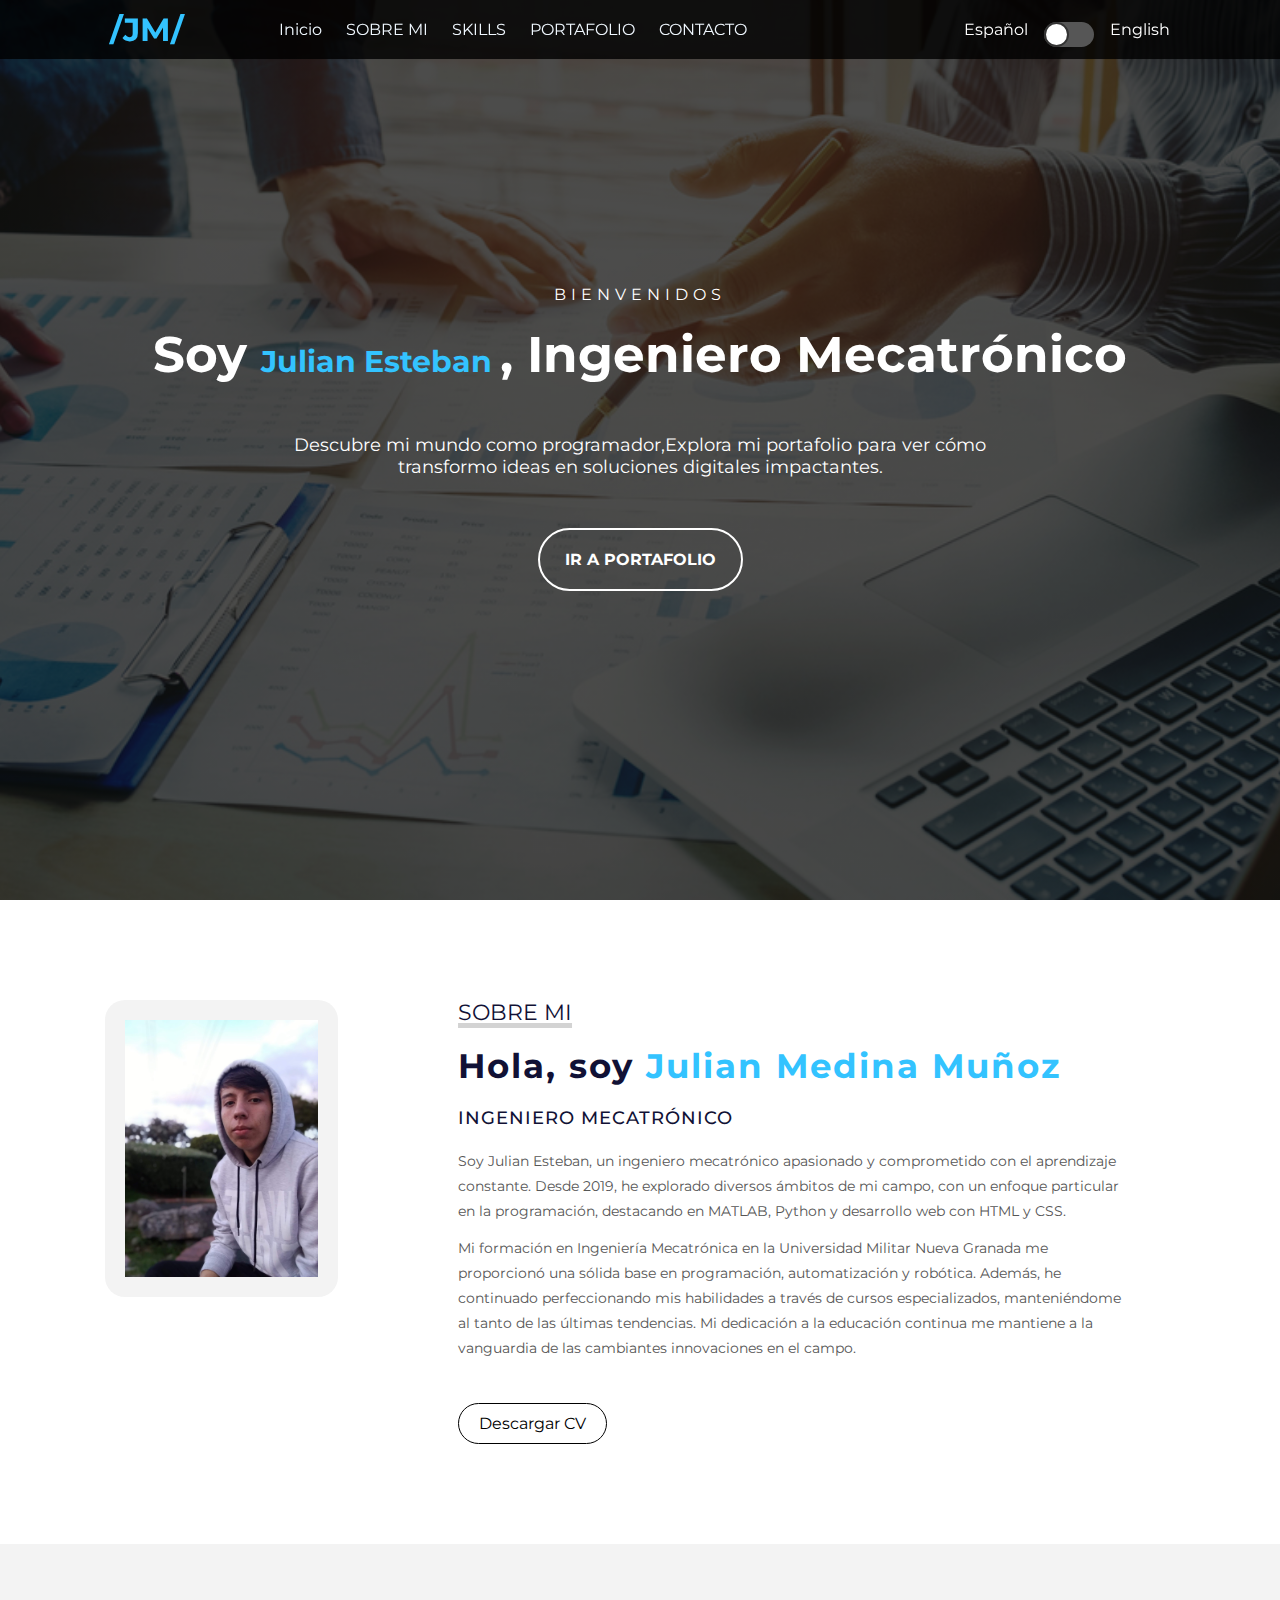
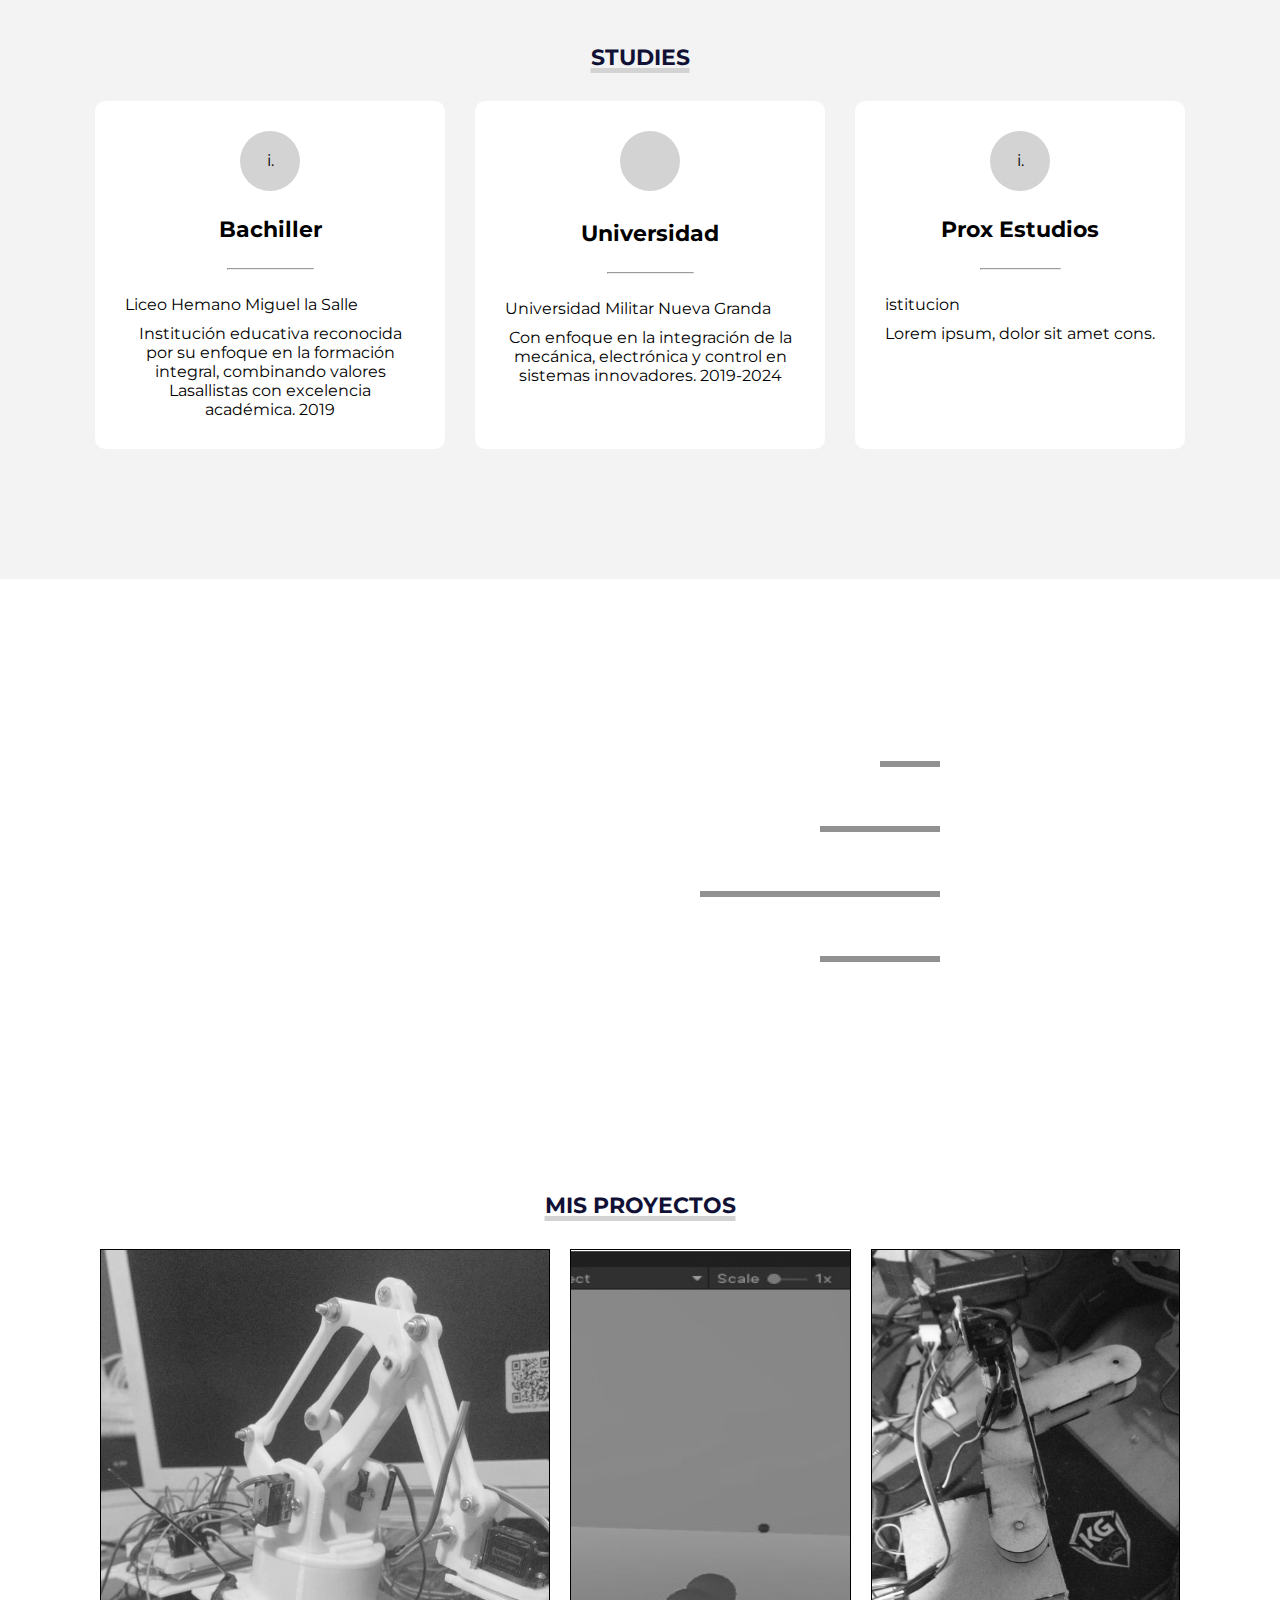
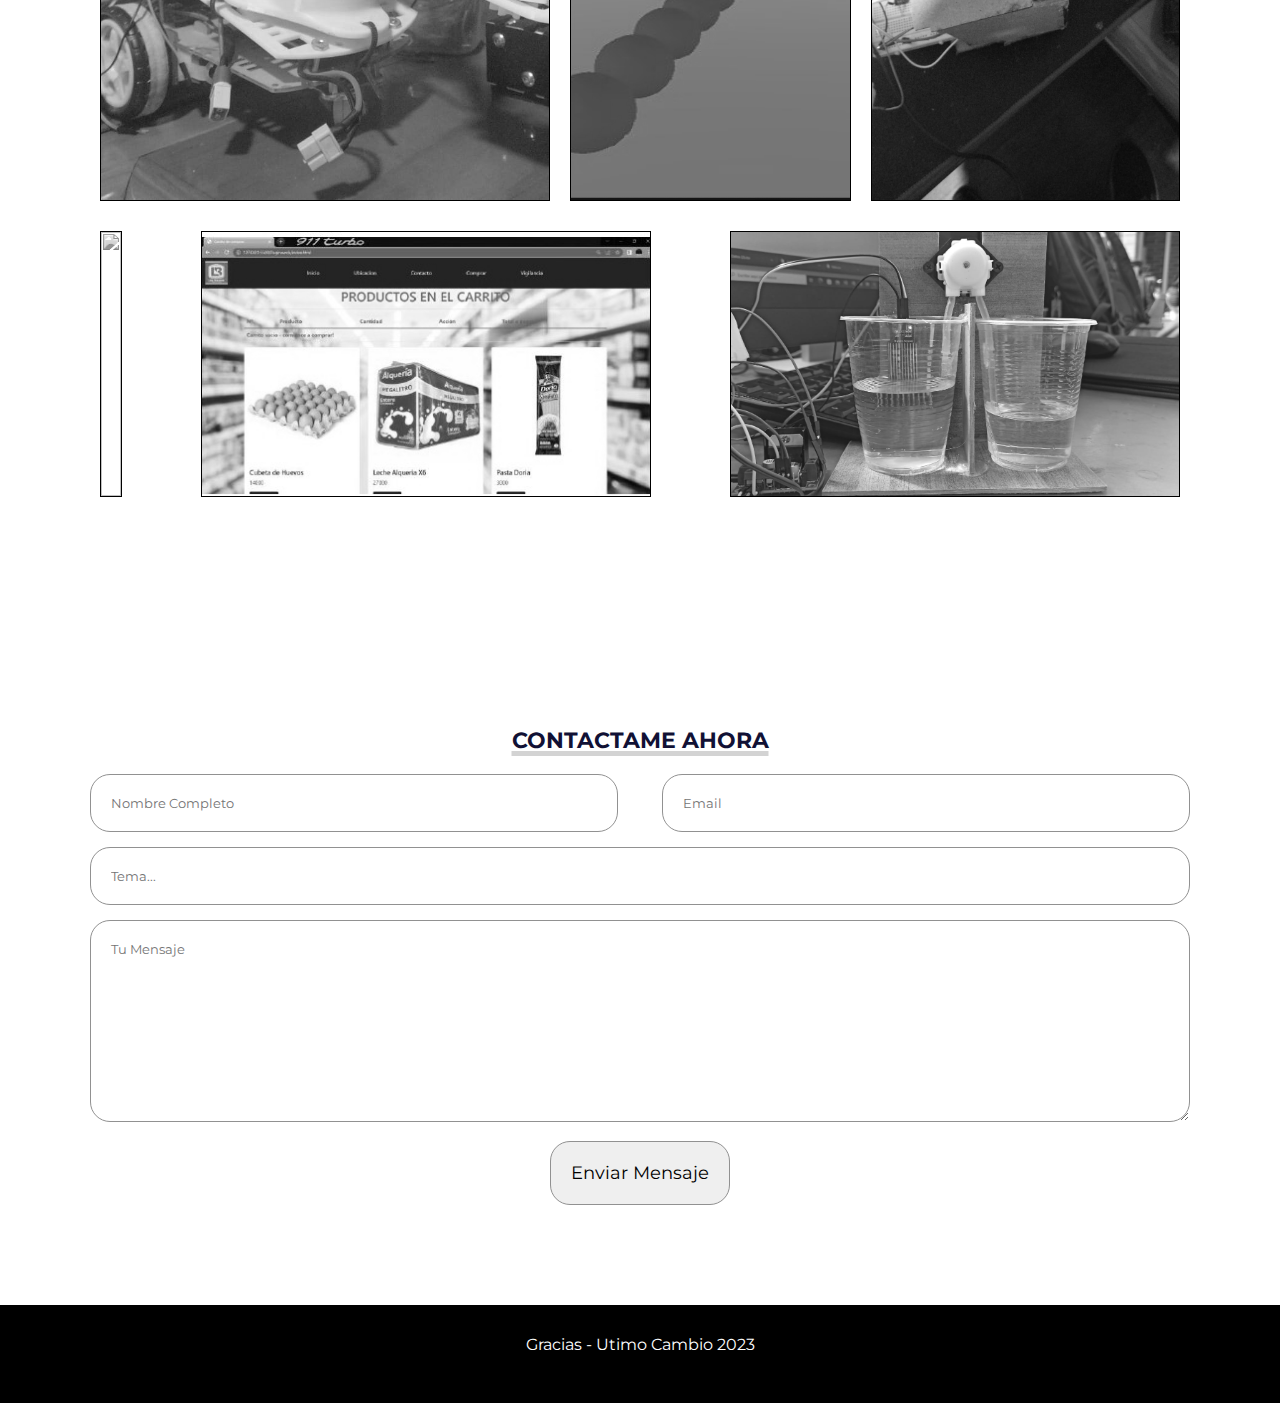
==== index.html @ 458ca6af "Add files via upload" ====
<!DOCTYPE html>
<html lang="es">
<head>
    <meta charset="UTF-8">
    <meta http-equiv="X-UA-Compatible" content="IE=edge">
    <meta name="viewport" content="width=device-width, initial-scale=1.0", user-scalable="no">
    <link rel="stylesheet" href="https://cdnjs.cloudflare.com/ajax/libs/font-awesome/6.4.2/css/all.min.css" 
    integrity="sha512-z3gLpd7yknf1YoNbCzqRKc4qyor8gaKU1qmn+CShxbuBusANI9QpRohGBreCFkKxLhei6S9CQXFEbbKuqLg0DA==" 
    crossorigin="anonymous" referrerpolicy="no-referrer" 
    />
    <link rel="stylesheet" href="estilo.css">
    <title>Portafolio</title>
</head>

<body>

    <!-- Seccion Inicio-->
    <section id="inicio">
        <div class="contenido">
            <header>
                <div class="contenido-header">
                    <h1>/JM/</h1>
                    <nav id="nav" class="">
                        <ul id="links">
                            <li><a href="#inicio" class="seleccionado">Inicio</a></li>
                            <li><a href="#sobremi">SOBRE MI</a></li>
                            <li><a href="#skills">SKILLS</a></li>
                            <li><a href="#portafolio">PORTAFOLIO</a></li>
                            <li><a href="#contacto">CONTACTO</a></li>
                        </ul>
                    </nav>

                    <!-- Iconos del menu responsive -->
                    <div id="icono-nav" onclick="responsiveMenu()">
                        <i class="fa-solid fa-bars"></i>
                    </div>

                    <!-- Iconos redes sociales-->
                    <div class="redes">
                        <a href="#"><i class="fa-brands fa-facebook"></i></a>
                        <a href="#"><i class="fa-brands fa-linkedin-in"></i></a>
                        <a href="#"><i class="fa-brands fa-instagram"></i></a>
                    </div>
                    <div>
                        <span class="es"> Español</span>
                        <input type="checkbox" class="check" >
                        <span class="en">English</span>
                    </div>
                </div>
            </header>
            <div class="presentacion">
                <p class="bienvenida">Bienvenidos</p>
                <h2>Soy <span>Julian Esteban </span>, Ingeniero Mecatrónico</h2>
                <p class="descripcion">Descubre mi mundo como programador,Explora mi portafolio para ver cómo transformo ideas en soluciones digitales impactantes.</p>
                <a href="#portafolio">Ir a Portafolio</a>
            </div>
        </div>
    </section>
    <!-- Seccion sobre mi-->
    <section id="sobremi">
        <div class="contenedor-foto">
            <img src="fotos/foto .jpg" alt="">
        </div>
        <div class="sobremi">
            <p class="titulo-seccion">Sobre Mi</p>
            <h2>Hola, soy <span> Julian Medina Muñoz</span></h2>
            <h3>Ingeniero Mecatrónico</h3>
            <p>Soy Julian Esteban, un ingeniero mecatrónico apasionado y comprometido con el aprendizaje constante. Desde 2019, he explorado diversos ámbitos de mi campo, con un enfoque particular en la programación, destacando en MATLAB, Python y desarrollo web con HTML y CSS.</p>
            <p>Mi formación en Ingeniería Mecatrónica en la Universidad Militar Nueva Granada me proporcionó una sólida base en programación, automatización y robótica. Además, he continuado perfeccionando mis habilidades a través de cursos especializados, manteniéndome al tanto de las últimas tendencias. Mi dedicación a la educación continua me mantiene a la vanguardia de las cambiantes innovaciones en el campo.</p>
            <a href="#">Descargar CV</a>
        </div>
    </section>
    <!-- Educacion -->
    <section id="educacion">
        <h3 class="tituloseccion">Studies</h3>
        <div class="fila">
            <div class="colegio">
                <span class="icono">i.<i class="fa-solid fa-school"></i></span>
                <h4>Bachiller </h4>
                <hr>
                <ul class="tag">
                    <li>Liceo Hemano Miguel la Salle</li>
                </ul>
                <p>Institución educativa reconocida por su enfoque en la formación integral, combinando valores Lasallistas con excelencia académica. 2019 </p>
            </div>
            <div class="colegio">
                <span class="icono"><i class="fa-solid fa-building-columns"></i></i></span>
                <h4>Universidad </h4>
                <hr>
                <ul class="tag">
                    <li>Universidad Militar Nueva Granda</li>
                </ul>
                <p> Con enfoque en la integración de la mecánica, electrónica y control en sistemas innovadores. 2019-2024</p>
            </div>
            <div class="colegio">
                <span class="icono">i.<i class="fa-solid fa-school"></i></span>
                <h4>Prox Estudios </h4>
                <hr>
                <ul class="tag">
                    <li> istitucion </li>
                </ul>
                <p>Lorem ipsum, dolor sit amet cons.</p>
            </div>
        </div>
    </section>
    <!-- Seccion skills-->
    <div class="contenedor-skills"id="skills">
            <h3>HABILIDADES</h3>
            <div class="skill">
                <div class="info">
                    <p><span class="lista"></span>Html & Css</p>
                    <span class="porcentaje">90%</span>
                </div>

                <div class="barra">
                    <div id="html" class="barra-progreso1"></div>
                </div>
            </div>

            <div class="skill">
                <div class="info">
                    <p><span class="lista"></span>Python</p>
                    <span class="porcentaje">80%</span>
                </div>
                <div class="barra">
                    <div id="py" class="barra-progreso2"></div>
                </div>
            </div>

            <div class="skill">
                <div class="info">
                    <p><span class="lista"></span>Bases de Datos</p>
                    <span class="porcentaje">60%</span>
                </div>
                <div class="barra">
                    <div id="bd" class="barra-progreso3"></div>
                </div>
            </div>

            <div class="skill">
                <div class="info">
                    <p><span class="lista"></span>MATLAB</p>
                    <span class="porcentaje">80%</span>
                </div>
                <div class="barra">
                    <div id="mt" class="barra-progreso4"></div>
                </div>
            </div>

    </div>
    <!-- Seccion portafolio-->
    <section id="portafolio">
        <h4 class="titulo-seccion">MIS PROYECTOS</h4>
        <div class="fila">
            <div class="proyecto">
                <div class="overlay"></div>
                <img src="fotos/Proyecto12.jpg" alt="">
                <div class="info">
                    <h4>Planeacion de trayectorias Robot Mobil</h4>
                    <p>Mi proyecto incluyó el diseño y montaje de un sistema de planificación de trayectorias basado en inteligencia artificial. Esto permitió la detección y agarre eficiente de objetos, demostrando mi habilidad para fusionar ingeniería y programación en soluciones robóticas innovadoras </p>
                </div>
            </div>

            <div class="proyecto">
                <div class="overlay"></div>
                <img src="fotos/proyecto11.jpg" alt="">
                <div class="info">
                    <h4>Creacion de Videojuego con implementacion de sensor MPU</h4>
                    <p>Desarrollé un videojuego que integra un sensor MPU mediante filtros inteligentes. Esta combinación demuestra mi habilidad para fusionar entretenimiento interactivo y tecnología de sensores de manera creativa.</p>
                </div>
            </div>

            <div class="proyecto">
                <div class="overlay"></div>
                <img src="fotos/proyecto13.jpg" alt="">
                <div class="info">
                    <h4>Control de pocision Robot 2DOF</h4>
                    <p>Mi proyecto logró el control preciso de un robot de 2 grados de libertad mediante un microcontrolador. Demostré la habilidad de crear soluciones efectivas para la automatización de movimientos, resaltando mi destreza en robótica y programación.</p>
                </div>
            </div>
        </div>

        <div class="fila">
            <div class="proyecto">
                <div class="overlay"></div>
                <img src="fotos/proyecto10.jpg" alt="">
                <div class="info">
                    <h4>Creacion Banda transportadora para negocio con sensores RFID</h4>
                    <p>Desarrollé un prototipo de banda transportadora que emula un sistema de tienda, integrando sensores RFID para la detección de productos. Este proyecto destaca mi capacidad para diseñar soluciones realistas y tecnológicamente avanzadas para la automatización y seguimiento de inventario.</p>
                </div>
            </div>

            <div class="proyecto">
                <div class="overlay"></div>
                <img src="fotos/proyecto15.jpg " alt="">
                <div class="info">
                    <h4>Pagina web E-commerce</h4>
                    <p>Diseñé una página web completa utilizando HTML y CSS, centrada en optimizar el proceso de compra para una tienda en línea. Implementé un carrito de compra funcional para brindar una experiencia de usuario fluida y eficiente, demostrando mi habilidad para crear soluciones web intuitivas y orientadas a la conversión. </p>
                </div>
            </div>

            <div class="proyecto">
                <div class="overlay"></div>
                <img src="fotos/proyecto14.jpg" alt="">
                <div class="info">
                    <h4>Control de nive con bomba peristaltica</h4>
                    <p> </p>
                </div>
            </div>
        </div>
    </section>
    <!-- Contacto-->
    <section id="contacto">
        <h5 class="titulo-seccion">Contactame Ahora</h5>
        <div class="contenedor-form">
            <form action="">
                <div class="fila mitad">
                    <input type="text" placeholder="Nombre Completo" class="input-mitad">
                    <input type="text" placeholder="Email" class="input-mitad">
                </div>
                <div class="fila">
                    <input type="text" placeholder="Tema..." class="input-full">
                </div>
                <div class="fila">
                    <textarea name="" id="" cols="30" rows="10" placeholder="Tu Mensaje" class="input-full"></textarea>
                </div>
                <input type="submit" value="Enviar Mensaje" class="btn-enviar">
            </form>
        </div>
    </section>

    <!-- Pie de pagina-->
    <footer>
        <p>Gracias - Utimo Cambio 2023</p>
        <div class="redes">
            <a href="#"><i class="fa-brands fa-facebook"></i></a>
            <a href="#"><i class="fa-brands fa-linkedin-in"></i></a>
            <a href="#"><i class="fa-brands fa-instagram"></i></a>
        </div>
    </footer>

    <script src="script.js"></script>
</body>
</html>
---- estilo.css ----
/* Agragamos la fuente */
@import url('https://fonts.googleapis.com/css2?family=Montserrat:wght@200;400;600&display=swap');

* {
    margin: 0;
    padding: 0;
    box-sizing: border-box;
    font-family: 'Montserrat';
}

html {
    scroll-behavior: smooth;
}



#inicio {
    background: linear-gradient(rgba(0, 0, 0, .7), rgba(0, 0, 0, .7)), url("fotos/Foto-Inicio.jpg");
    background-size: cover;
    background-position: center center;
    height: 100vh;
}

#inicio .contenido header {
    background-color: rgba(0, 0, 0, .8);
    position: fixed;
    width: 100%;
    z-index: 100;
    top: 0;
}

#inicio .contenido header .contenido-header {
    max-width: 1100px;
    margin: auto;
    display: flex;
    justify-content: space-between;
    align-items: center;
    padding: 10px 20px;
}

#inicio .contenido header .contenido-header h1 {
    text-align: center;
    color: #33C3FF;
}

#inicio .contenido header .contenido-header nav ul {
    list-style: none;
    display: flex;
    align-items: center;

}

#inicio .contenido header .contenido-header nav ul li a {
    text-decoration: none;
    color: aliceblue;
    margin: 0 12px;
    font-weight: 400;
    transition: .5s;
}

#inicio .contenido header .contenido-header nav ul a:hover {
    color: #33C3FF;
}

#inicio .contenido header .contenido-header .redes a {
    text-decoration: none;
    color: #fff;
    display: inline-block;
    margin-left: 10px;
    transition: .5s;
}

#inicio .contenido header .contenido-header .redes a:hover {
    color: #33C3FF;
}

#inicio .contenido header .contenido-header .es {
    color: #ffff;
}

#inicio .contenido header .contenido-header .en {
    color: #fff;
}

#inicio .contenido header .contenido-header .check {
    position: relative;
    width: 50px;
    margin: 0 12px;
    align-items: center;
}

#inicio .contenido header .contenido-header .check:before {
    content: '';
    position: absolute;
    width: 50px;
    height: 25px;
    background: #565656;
    border-radius: 25px;
}

#inicio .contenido header .contenido-header .check:after {
    content: '';
    position: absolute;
    width: 25px;
    height: 25px;
    background: #fff;
    border-radius: 25px;
    transition: 0.5s;
    border: 2px solid #333;
    box-sizing: border-box;
}

#inicio .contenido header .contenido-header .check:checked::after {
    left: 25px;
    border: 2px solid #33C3FF;
}

#inicio .contenido header .contenido-header .check:checked::before {
    background: #33C3FF;
}


#inicio .contenido .presentacion {
    max-width: 1100px;
    height: 100vh;
    margin: auto;
    color: #fff;
    display: flex;
    flex-direction: column;
    align-items: center;
    justify-content: center;
}

#inicio .contenido .presentacion .bienvenida {
    font-size: 16px;
    margin-bottom: 20px;
    text-transform: uppercase;
    letter-spacing: 5px;
}

#inicio .contenido .presentacion h2 {
    font-size: 50px;
    margin-bottom: 24px;
    text-align: center;
}

#inicio .contenido .presentacion h2 span {
    font-size: 30px;
    color: #33C3FF;
}

#inicio .contenido .presentacion .descripcion {
    max-width: 700px;
    margin: 25px auto;
    font-size: 18px;
    text-align: center;
}

#inicio .contenido .presentacion a {
    text-decoration: none;
    display: inline-block;
    margin: 25px;
    padding: 20px 25px;
    border: 2px solid #fff;
    border-radius: 50px;
    color: #fff;
    font-weight: bold;
    text-transform: uppercase;
    transition: .5s;
}

#inicio .contenido .presentacion a:hover {
    background-color: #33C3FF;
}

#icono-nav {
    color: #fff;
    display: none;
}

/* Sobre mi */

#sobremi {
    max-width: 1100px;
    margin: auto;
    padding: 100px 15px;
    color: #111135;
    display: flex;
}

#sobremi .contenedor-foto {
    max-width: 500px;
    margin-right: 80px;
}

#sobremi .contenedor-foto img {
    padding: 20px;
    width: 100%;
    border-radius: 20px;
    background-color: #f3f3f3;
}

#sobremi .sobremi {
    margin: 0 40px;
}

#sobremi .sobremi .titulo-seccion {
    font-size: 22px;
    text-transform: uppercase;
    color: #111135;
    text-decoration: underline;
    text-decoration-color: #d3d3d3;
    text-decoration-thickness: 5px;
}

#sobremi .sobremi h2 {
    font-size: 34px;
    font-weight: bold;
    margin: 20px 0;
    letter-spacing: 2px;
}

#sobremi .sobremi h2 span {
    color: #33C3FF;
}

#sobremi .sobremi h3 {
    font-size: 18px;
    font-weight: 500;
    text-transform: uppercase;
    margin-bottom: 20px;
    letter-spacing: 1px;
}

#sobremi .sobremi p {
    font-size: 14px;
    line-height: 25px;
    color: #565656;
    margin-bottom: 12px;
}

#sobremi .sobremi a {
    display: inline-block;
    text-decoration: none;
    color: #000;
    border-radius: 30px;
    padding: 10px 20px;
    border: 1px solid #000;
    margin-top: 30px;
    transition: .5s;
}

#sobremi .sobremi a:hover {
    background-color: #33C3FF;
    color: #fff;
}

/*educacion*/
#educacion {
    padding: 100px 15px;
    text-align: center;
    background-color: #f3f3f3;
}

#educacion .tituloseccion {
    font-size: 22px;
    text-transform: uppercase;
    color: #111135;
    text-decoration: underline;
    text-decoration-color: #d3d3d3;
    text-decoration-thickness: 5px;
}

#educacion .fila {
    display: flex;
    justify-content: space-between;
    max-width: 1100px;
    margin: 30px auto;
}

#educacion .fila .colegio {
    max-width: 350px;
    background-color: #fff;
    padding: 30px;
    margin: 0 5px;
    border-radius: 10px;
    transition: .5s;
}

#educacion .fila .colegio:hover {
    box-shadow: 5px 5px 10px #565656, -5px -5px 10px #8a8a8a;
}

#educacion .fila .colegio h4 {
    font-size: 22px;
    margin-bottom: 25px;
}

#educacion .fila .colegio .icono {
    display: inline-block;
    width: 60px;
    height: 60px;
    border-radius: 50%;
    background-color: #d3d3d3;
    padding: 20px;
    margin-bottom: 25px;
}

#educacion .fila .colegio hr {
    width: 30%;
    margin: auto;
    color: #000;
    margin-bottom: 25px;
}

#educacion .fila .colegio ul {
    list-style: none;
    display: flex;
    justify-content: space-between;
    margin-bottom: 10px;
}











/*Seccion Habilidades*/
.contenedor-skills {
    background: linear-gradient(#3086BD, rgba(33, 16, 16, 0.8)), url("fotos/fondo-skills.jpg");
    background-attachment: fixed;
    background-repeat: no-repeat;
    background-size: cover;
    color: #fff;
    background-position: center center;
    padding: 100px 0;
    text-align: center;
}

.contenedor-skills .skill {
    max-width: 600px;
    margin: 30px auto;
}

.contenedor-skills .skill .info {
    display: flex;
    justify-content: space-between;
}

.contenedor-skills .skill .lista {
    display: inline-block;
    margin-right: 20px;
    height: 10px;
    width: 10px;
    background-color: #fff;
}

.contenedor-skills .skill .barra {
    background-color: #919191;
    width: 100%;
    height: 6px;
    margin: 10px 0;
}

/* animacion javascript*/
.contenedor-skills .skill .barra-progreso1 {
    background-color: #fff;
    width: 90%;
    height: 6px;
    animation: progreso1 2s forwards;
}

.contenedor-skills .skill .barra-progreso2 {
    background-color: #fff;
    width: 80%;
    height: 6px;
    animation: progreso2 2s forwards;
}

.contenedor-skills .skill .barra-progreso3 {
    background-color: #fff;
    width: 60%;
    height: 6px;
    animation: progreso3 2s forwards;
}

.contenedor-skills .skill .barra-progreso4 {
    background-color: #fff;
    width: 80%;
    height: 6px;
    animation: progreso4 2s forwards;
}

/* animacion barras*/

@keyframes progreso1 {
    0% {
        width: 0;
    }

    100% {
        width: 90%;
    }
}

@keyframes progreso2 {
    0% {
        width: 0;
    }

    100% {
        width: 80%;
    }
}

@keyframes progreso3 {
    0% {
        width: 0;
    }

    100% {
        width: 60%;
    }
}

@keyframes progreso4 {
    0% {
        width: 0;
    }

    100% {
        width: 80%;
    }
}

/* Portafolio*/

#portafolio {
    max-width: 1100px;
    padding: 100px 0;
    margin: auto;
}

#portafolio .titulo-seccion {
    text-align: center;
    font-size: 22px;
    text-transform: uppercase;
    color: #111135;
    text-decoration: underline;
    text-decoration-color: #d3d3d3;
    text-decoration-thickness: 5px;
}

#portafolio .fila {
    display: flex;
    justify-content: space-between;
    margin: 30px 0;
}

#portafolio .fila .proyecto {
    max-width: 450px;
    border: 1px solid #000;
    margin: 0 10px;
    position: relative;
    overflow: hidden;
}

#portafolio .fila .proyecto img {
    width: 100%;
    height: 100%;
    filter: grayscale(1);
    object-fit: cover;
    transition: .5s;
}

#portafolio .fila .proyecto:hover img {
    filter: grayscale(0);
}

#portafolio .fila .proyecto .info {
    position: absolute;
    left: 0;
    background-color: rgba(0, 0, 0, .8);
    color: #33C3FF;
    width: 100%;
    padding: 10px;
    opacity: 0;
    bottom: -40px;
    transition: .5s;
}

#portafolio .fila .proyecto:hover .info {
    opacity: 1;
    bottom: 0;
}

/* Contacto */
#contacto {
    padding: 100px 15px;
}

#contacto .titulo-seccion {
    margin-bottom: 20px;
    text-align: center;
    font-size: 22px;
    text-transform: uppercase;
    color: #111135;
    text-decoration: underline;
    text-decoration-color: #d3d3d3;
    text-decoration-thickness: 5px;
}

#contacto .contenedor-form {
    max-width: 1100px;
    margin: auto;
}

#contacto .contenedor-form .fila {
    margin-bottom: 15px;
}

#contacto .contenedor-form .mitad {
    display: flex;
    justify-content: space-between;
}

#contacto .contenedor-form input,
#contacto .contenedor-form textarea {
    padding: 20px;
    border-radius: 20px;
    border: none;
    border: 1px solid #919191;
}

#contacto .contenedor-form .mitad input {
    width: 48%;
}

#contacto .contenedor-form .input-full {
    width: 100%;
}

#contacto .btn-enviar {
    display: block;
    margin: auto;
    cursor: pointer;
    transition: .5s;
    padding: 10px 15px;
    font-size: 18px;
}

#contacto .btn-enviar:hover {
    background-color: #33C3FF;
    color: #fff;
}

/* pie de pagina */

footer {
    background-color: #000;
    color: #fff;
    text-align: center;
    padding: 30px 0;
}

footer a {
    text-decoration: none;
    color: #fff;
    display: inline-block;
    margin: 5px;
    font-size: 26px;

}

/* responsive movimiento pagina */
@media screen and (max-width:800px) {
    .redes {
        display: none;
    }

    nav {
        display: none;
    }

    nav.responsive {
        display: block;
        background-color: rgba(0, 0, 0, .8);
        width: 100%;
        position: absolute;
        top: 48px;
        left: 0;
        padding: 10px 0;
    }

    nav.responsive ul {
        display: block !important;
        text-align: center;
    }

    nav.responsive ul li {
        margin: 5px 0;
    }

    #icono-nav {
        display: block;
    }

    #inicio .contenido .presentacion h2 {
        font-size: 40px;
    }

    #sobremi {
        padding: 50px 0;
        display: block;
    }

    #sobremi .contenedor-foto {
        max-width: 200px;
        margin: auto;
    }

    #sobremi .contenedor-foto img {
        padding: 8px;
    }

    #sobremi .sobremi .titulo-seccion {
        text-align: center;
    }

    #sobremi .sobremi h2 {
        font-size: 25px;
        text-align: center;
    }

    .contenedor-skills {
        padding: 50px 20px;
    }

    #portafolio {
        padding: 50px 0;
    }

    #portafolio .fila {
        display: block;
    }

    #portafolio .fila .proyecto {
        margin: 10px auto;
    }

    #contacto {
        padding: 50px 15 px;
    }

    #contacto .contenedor-form .mitad {
        margin-bottom: 15px;
        display: block;
    }

    #contacto .contacto-form .mitad input {
        width: 100%;
        margin-bottom: 15px;
    }
}
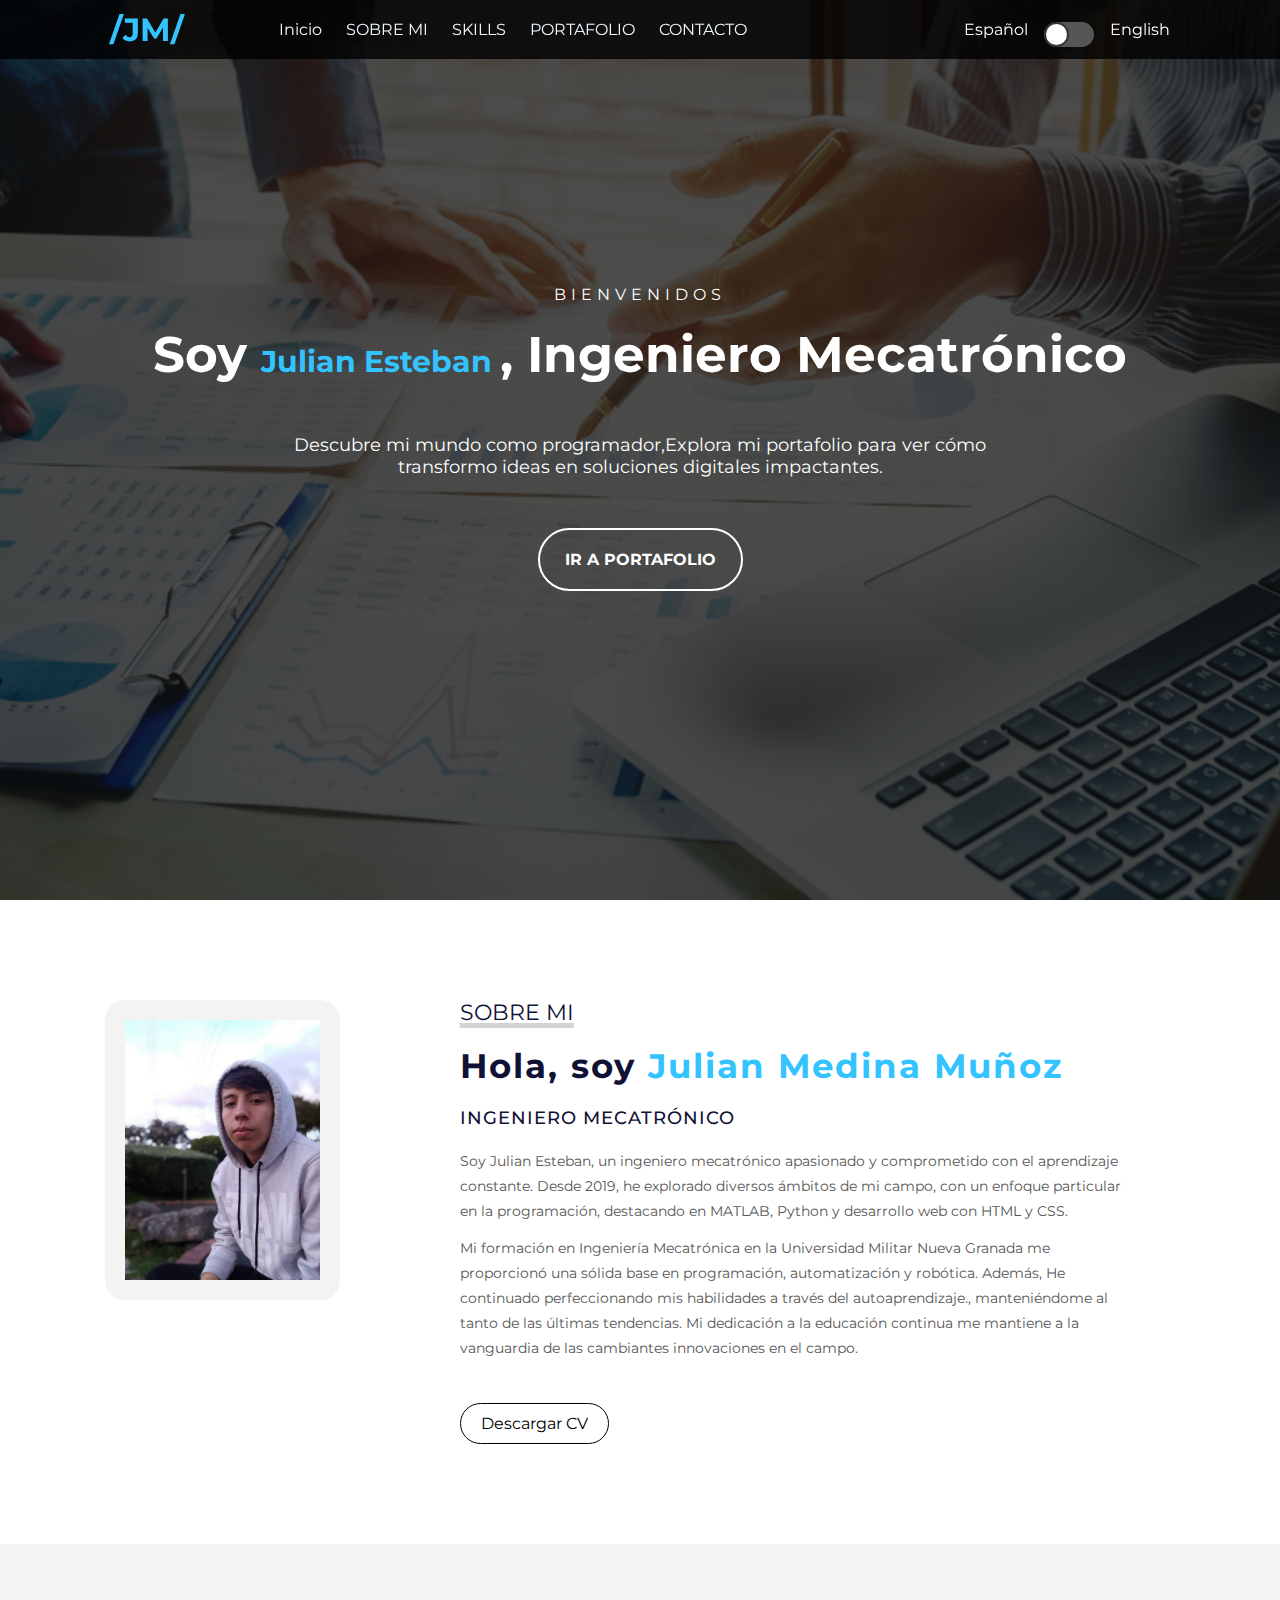
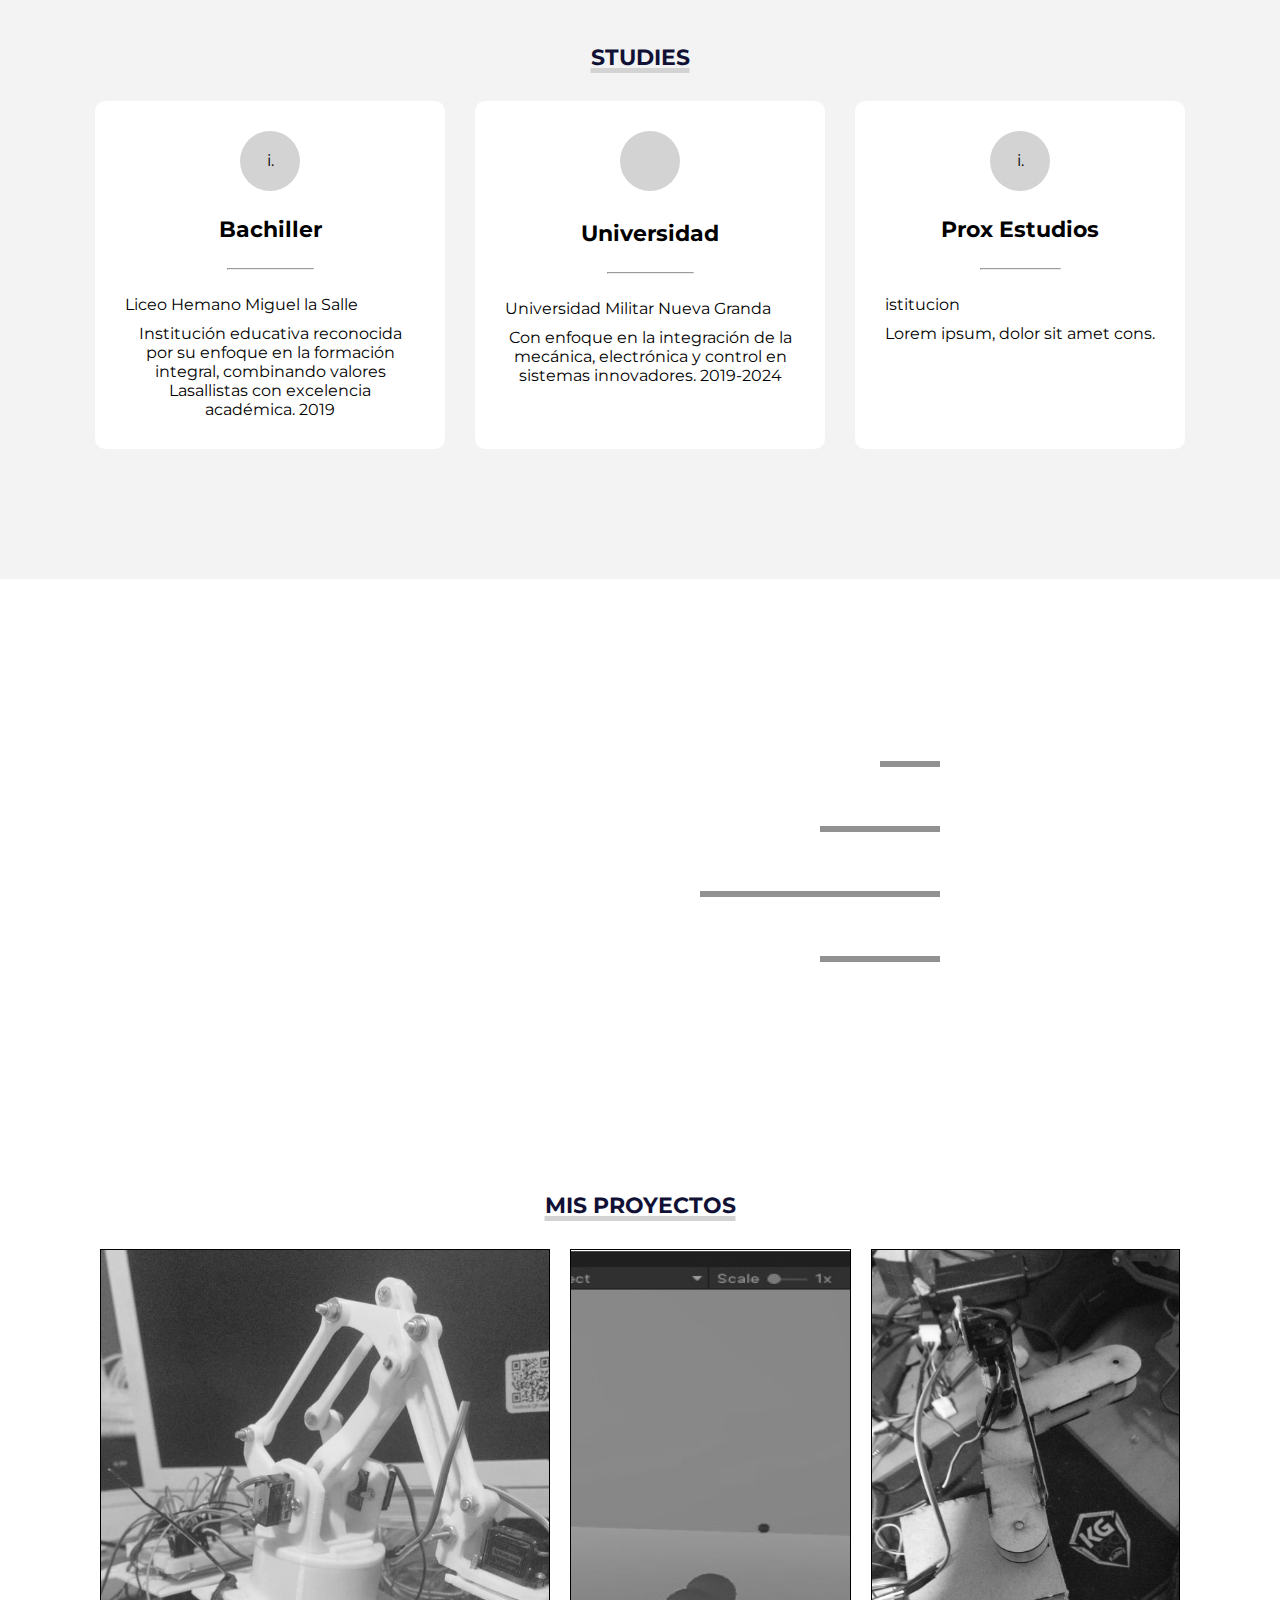
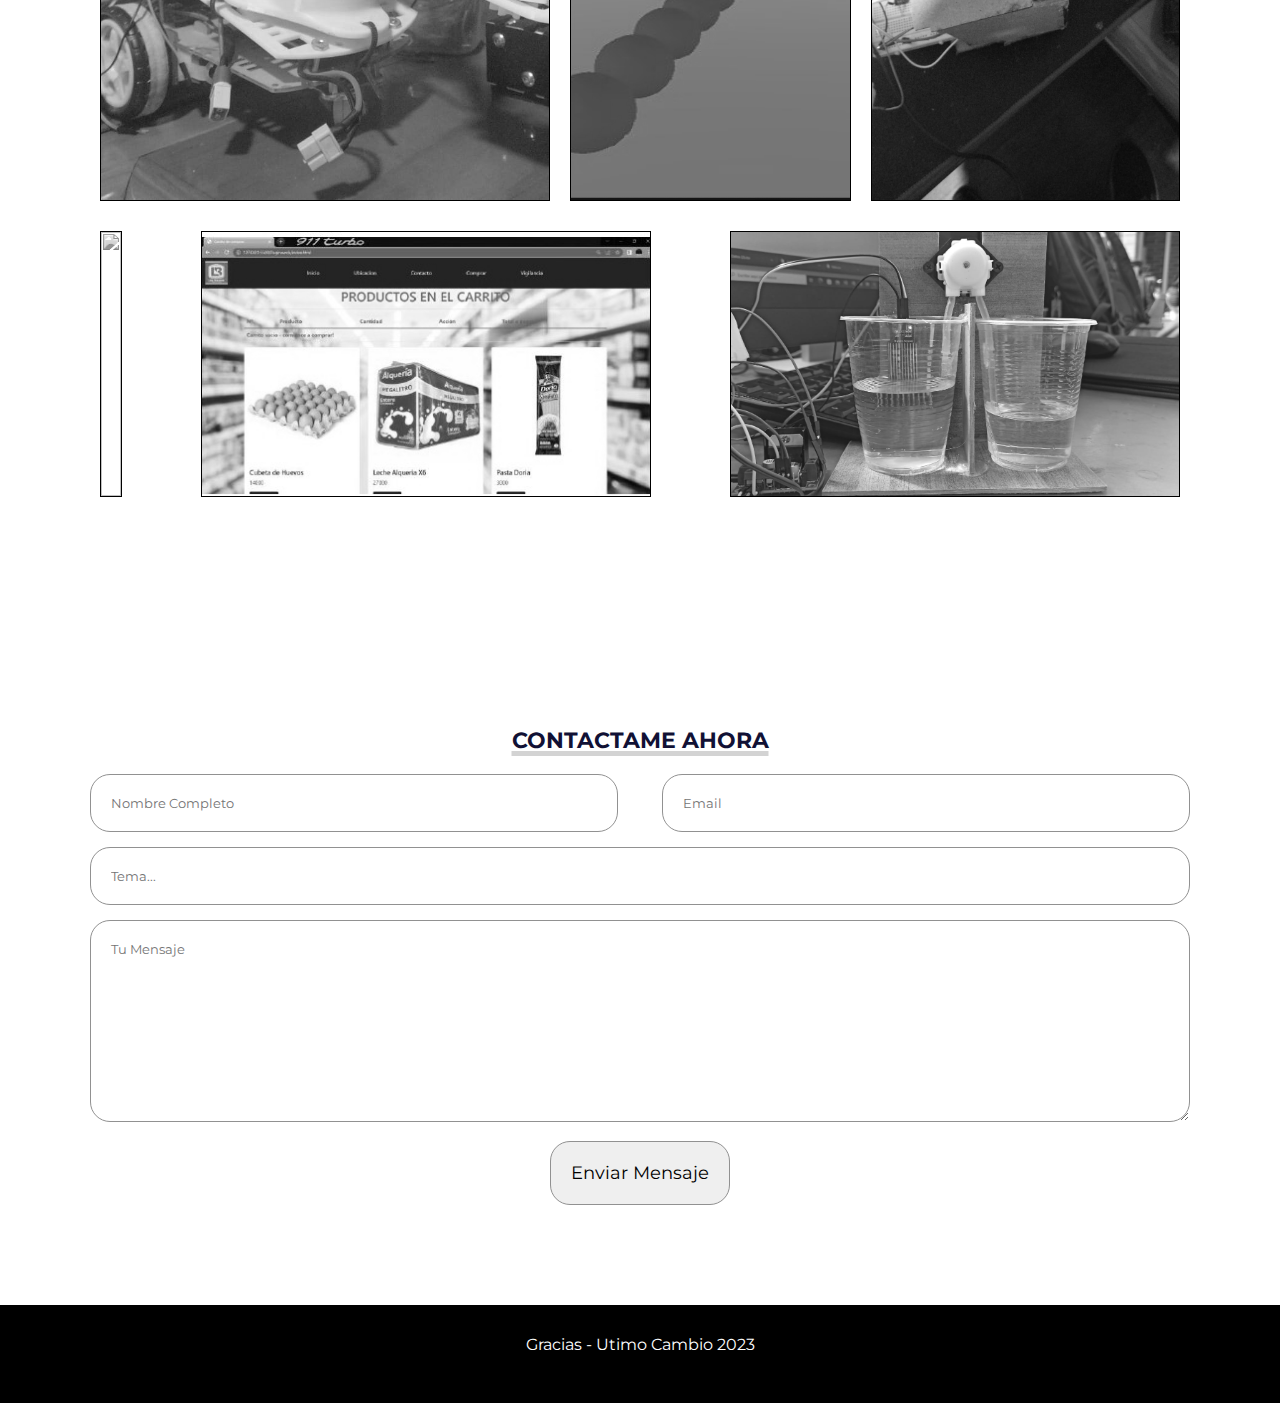
==== commit 9eaf048f: "Update index.html" ====
--- a/index.html
+++ b/index.html
@@ -66,7 +66,7 @@
             <h2>Hola, soy <span> Julian Medina Muñoz</span></h2>
             <h3>Ingeniero Mecatrónico</h3>
             <p>Soy Julian Esteban, un ingeniero mecatrónico apasionado y comprometido con el aprendizaje constante. Desde 2019, he explorado diversos ámbitos de mi campo, con un enfoque particular en la programación, destacando en MATLAB, Python y desarrollo web con HTML y CSS.</p>
-            <p>Mi formación en Ingeniería Mecatrónica en la Universidad Militar Nueva Granada me proporcionó una sólida base en programación, automatización y robótica. Además, he continuado perfeccionando mis habilidades a través de cursos especializados, manteniéndome al tanto de las últimas tendencias. Mi dedicación a la educación continua me mantiene a la vanguardia de las cambiantes innovaciones en el campo.</p>
+            <p>Mi formación en Ingeniería Mecatrónica en la Universidad Militar Nueva Granada me proporcionó una sólida base en programación, automatización y robótica. Además, He continuado perfeccionando mis habilidades a través del autoaprendizaje., manteniéndome al tanto de las últimas tendencias. Mi dedicación a la educación continua me mantiene a la vanguardia de las cambiantes innovaciones en el campo.</p>
             <a href="#">Descargar CV</a>
         </div>
     </section>
@@ -241,4 +241,4 @@
 
     <script src="script.js"></script>
 </body>
-</html>+</html>
